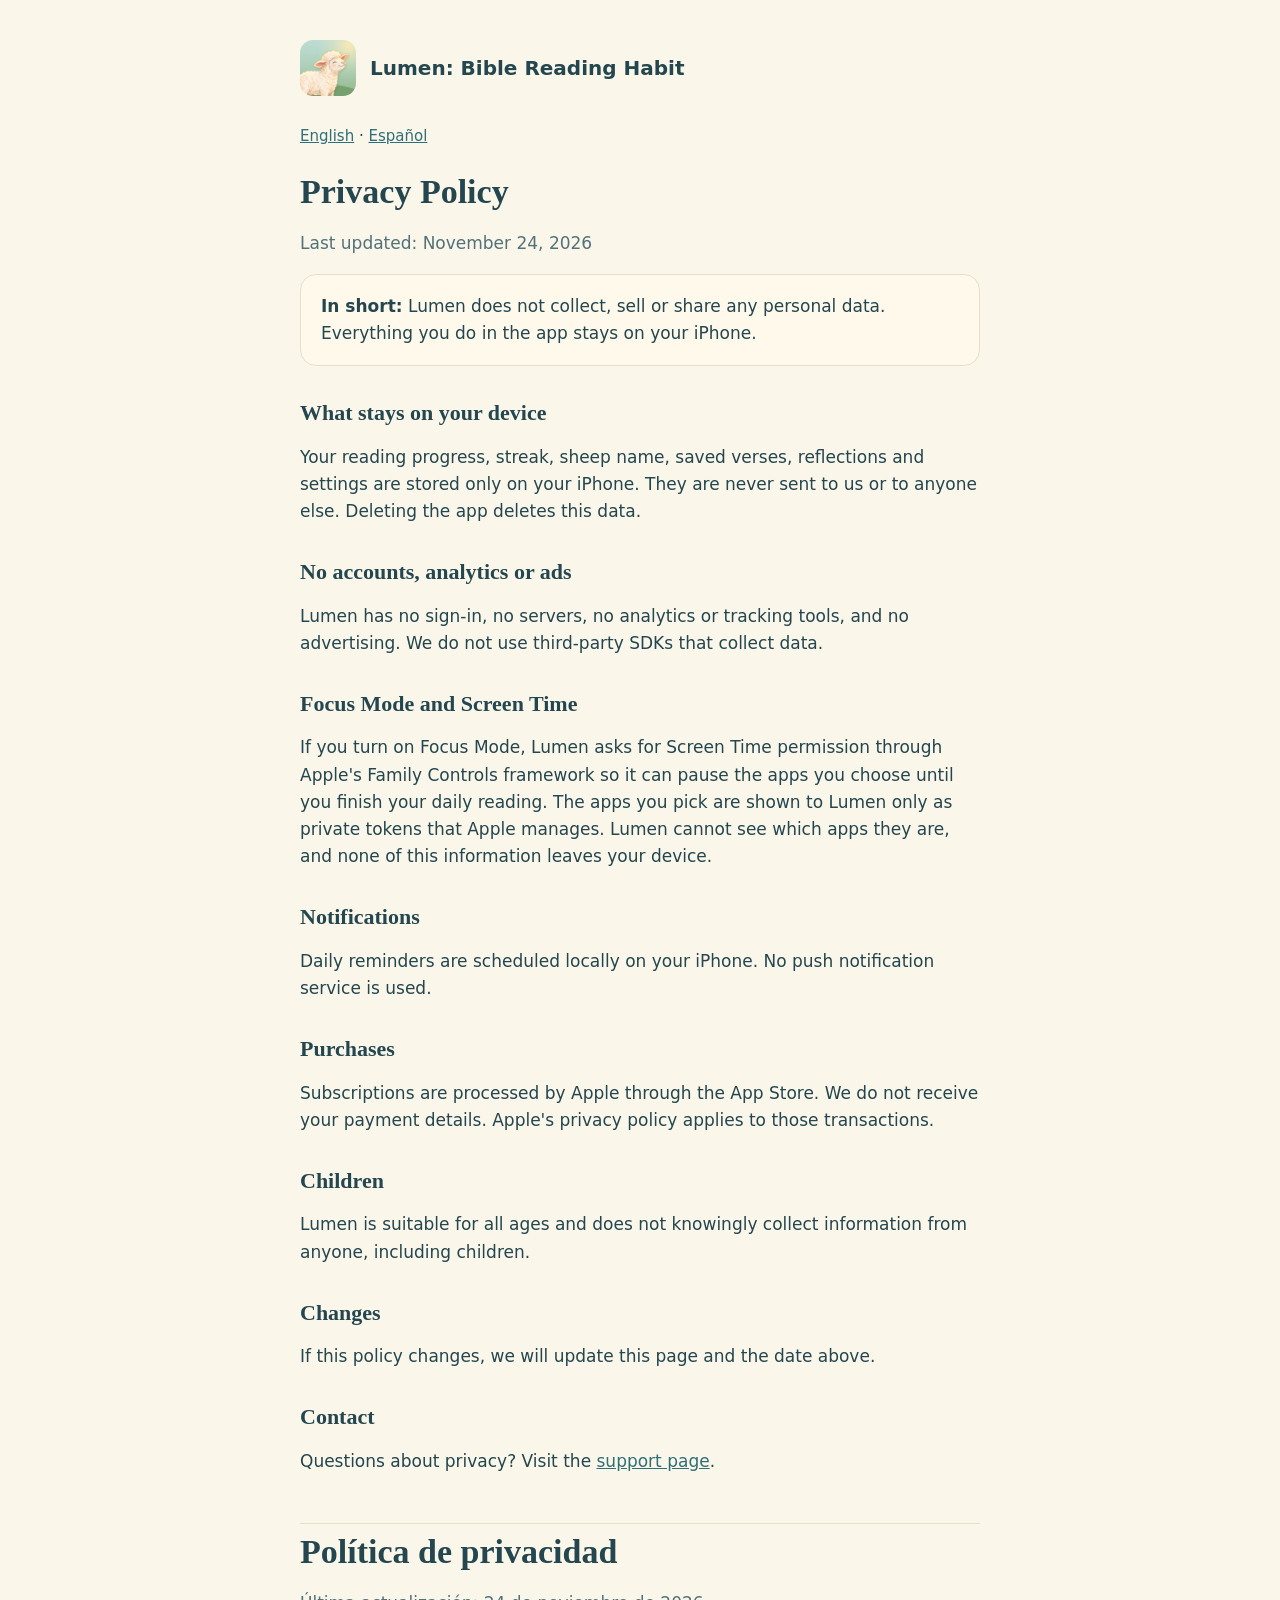
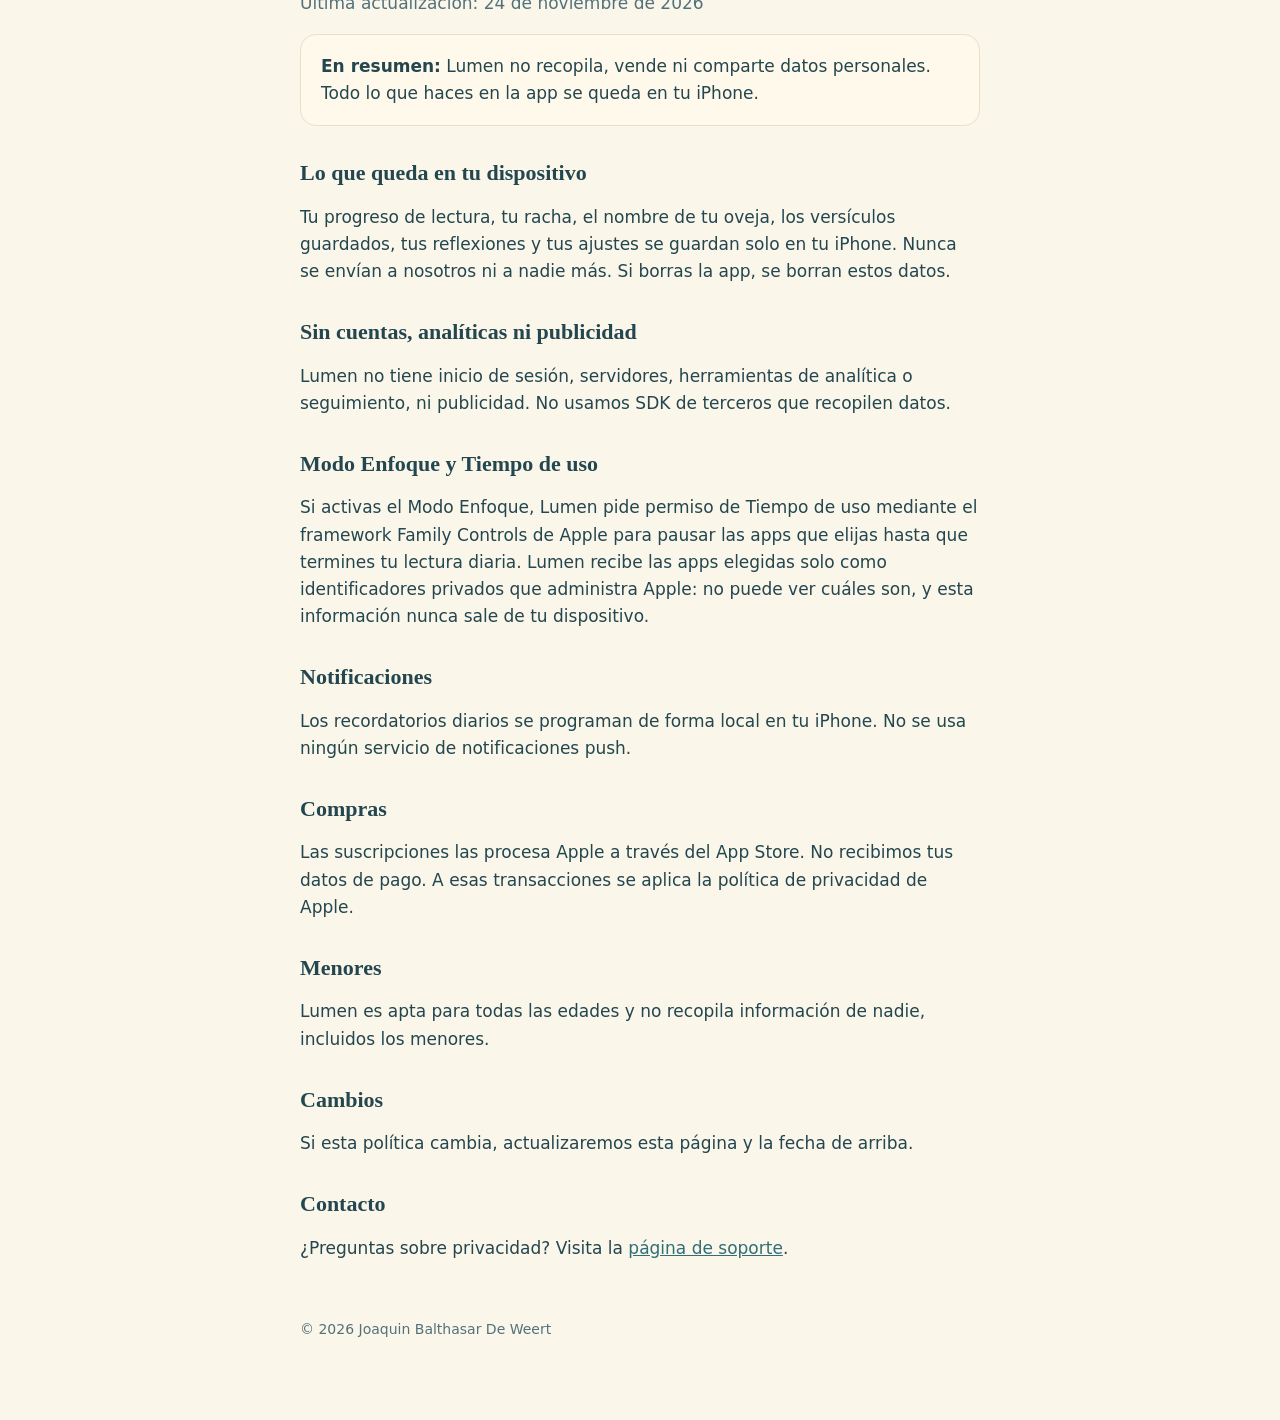
==== docs/privacy/index.html @ e7826f56 "Add app icon, App Store screenshots, and privacy and support pages - AppIcon: 1024 px painted sheep " ====
<!doctype html>
<html lang="en"><head><meta charset="utf-8"><meta name="viewport" content="width=device-width,initial-scale=1">
<title>Privacy Policy · Lumen</title><link rel="stylesheet" href="../assets/style.css"><link rel="icon" href="../assets/icon.png"></head>
<body><main>
<header><img src="../assets/icon.png" alt=""><a href="../">Lumen: Bible Reading Habit</a></header>
<nav class="lang"><a href="#en">English</a> · <a href="#es">Español</a></nav>

<section id="en" lang="en">
<h1>Privacy Policy</h1>
<p class="muted">Last updated: November 24, 2026</p>
<div class="card"><strong>In short:</strong> Lumen does not collect, sell or share any personal data. Everything you do in the app stays on your iPhone.</div>

<h2>What stays on your device</h2>
<p>Your reading progress, streak, sheep name, saved verses, reflections and settings are stored only on your iPhone. They are never sent to us or to anyone else. Deleting the app deletes this data.</p>

<h2>No accounts, analytics or ads</h2>
<p>Lumen has no sign-in, no servers, no analytics or tracking tools, and no advertising. We do not use third-party SDKs that collect data.</p>

<h2>Focus Mode and Screen Time</h2>
<p>If you turn on Focus Mode, Lumen asks for Screen Time permission through Apple's Family Controls framework so it can pause the apps you choose until you finish your daily reading. The apps you pick are shown to Lumen only as private tokens that Apple manages. Lumen cannot see which apps they are, and none of this information leaves your device.</p>

<h2>Notifications</h2>
<p>Daily reminders are scheduled locally on your iPhone. No push notification service is used.</p>

<h2>Purchases</h2>
<p>Subscriptions are processed by Apple through the App Store. We do not receive your payment details. Apple's privacy policy applies to those transactions.</p>

<h2>Children</h2>
<p>Lumen is suitable for all ages and does not knowingly collect information from anyone, including children.</p>

<h2>Changes</h2>
<p>If this policy changes, we will update this page and the date above.</p>

<h2>Contact</h2>
<p>Questions about privacy? Visit the <a href="../support/">support page</a>.</p>
</section>

<section id="es" lang="es">
<h1>Política de privacidad</h1>
<p class="muted">Última actualización: 24 de noviembre de 2026</p>
<div class="card"><strong>En resumen:</strong> Lumen no recopila, vende ni comparte datos personales. Todo lo que haces en la app se queda en tu iPhone.</div>

<h2>Lo que queda en tu dispositivo</h2>
<p>Tu progreso de lectura, tu racha, el nombre de tu oveja, los versículos guardados, tus reflexiones y tus ajustes se guardan solo en tu iPhone. Nunca se envían a nosotros ni a nadie más. Si borras la app, se borran estos datos.</p>

<h2>Sin cuentas, analíticas ni publicidad</h2>
<p>Lumen no tiene inicio de sesión, servidores, herramientas de analítica o seguimiento, ni publicidad. No usamos SDK de terceros que recopilen datos.</p>

<h2>Modo Enfoque y Tiempo de uso</h2>
<p>Si activas el Modo Enfoque, Lumen pide permiso de Tiempo de uso mediante el framework Family Controls de Apple para pausar las apps que elijas hasta que termines tu lectura diaria. Lumen recibe las apps elegidas solo como identificadores privados que administra Apple: no puede ver cuáles son, y esta información nunca sale de tu dispositivo.</p>

<h2>Notificaciones</h2>
<p>Los recordatorios diarios se programan de forma local en tu iPhone. No se usa ningún servicio de notificaciones push.</p>

<h2>Compras</h2>
<p>Las suscripciones las procesa Apple a través del App Store. No recibimos tus datos de pago. A esas transacciones se aplica la política de privacidad de Apple.</p>

<h2>Menores</h2>
<p>Lumen es apta para todas las edades y no recopila información de nadie, incluidos los menores.</p>

<h2>Cambios</h2>
<p>Si esta política cambia, actualizaremos esta página y la fecha de arriba.</p>

<h2>Contacto</h2>
<p>¿Preguntas sobre privacidad? Visita la <a href="../support/">página de soporte</a>.</p>
</section>
<footer class="muted">© 2026 Joaquin Balthasar De Weert</footer>
</main></body></html>
---- docs/assets/style.css ----
:root{--ivory:#FBF6EA;--paper:#FFF9EC;--petrol:#23464F;--soft:#52727A;--gold:#E5B95C;--sage:#B7CDAA;--line:#E9DFC8}
*{box-sizing:border-box}
body{margin:0;background:var(--ivory);color:var(--petrol);font:17px/1.6 -apple-system,BlinkMacSystemFont,"Segoe UI",system-ui,sans-serif}
main{max-width:720px;margin:0 auto;padding:40px 20px 80px}
header{display:flex;align-items:center;gap:14px;margin-bottom:28px}
header img{width:56px;height:56px;border-radius:13px}
header a{color:inherit;text-decoration:none;font-weight:700;font-size:20px}
h1,h2{font-family:"New York",Georgia,serif;line-height:1.2}
h1{font-size:34px;margin:0 0 6px}
h2{font-size:22px;margin:34px 0 8px}
.muted{color:var(--soft)}
a{color:#2f6f78}
nav.lang{margin:8px 0 24px;font-size:15px}
section+section{border-top:1px solid var(--line);margin-top:48px;padding-top:8px}
.card{background:var(--paper);border:1px solid var(--line);border-radius:16px;padding:18px 20px;margin:16px 0}
ul{padding-left:22px}
footer{margin-top:56px;font-size:14px}
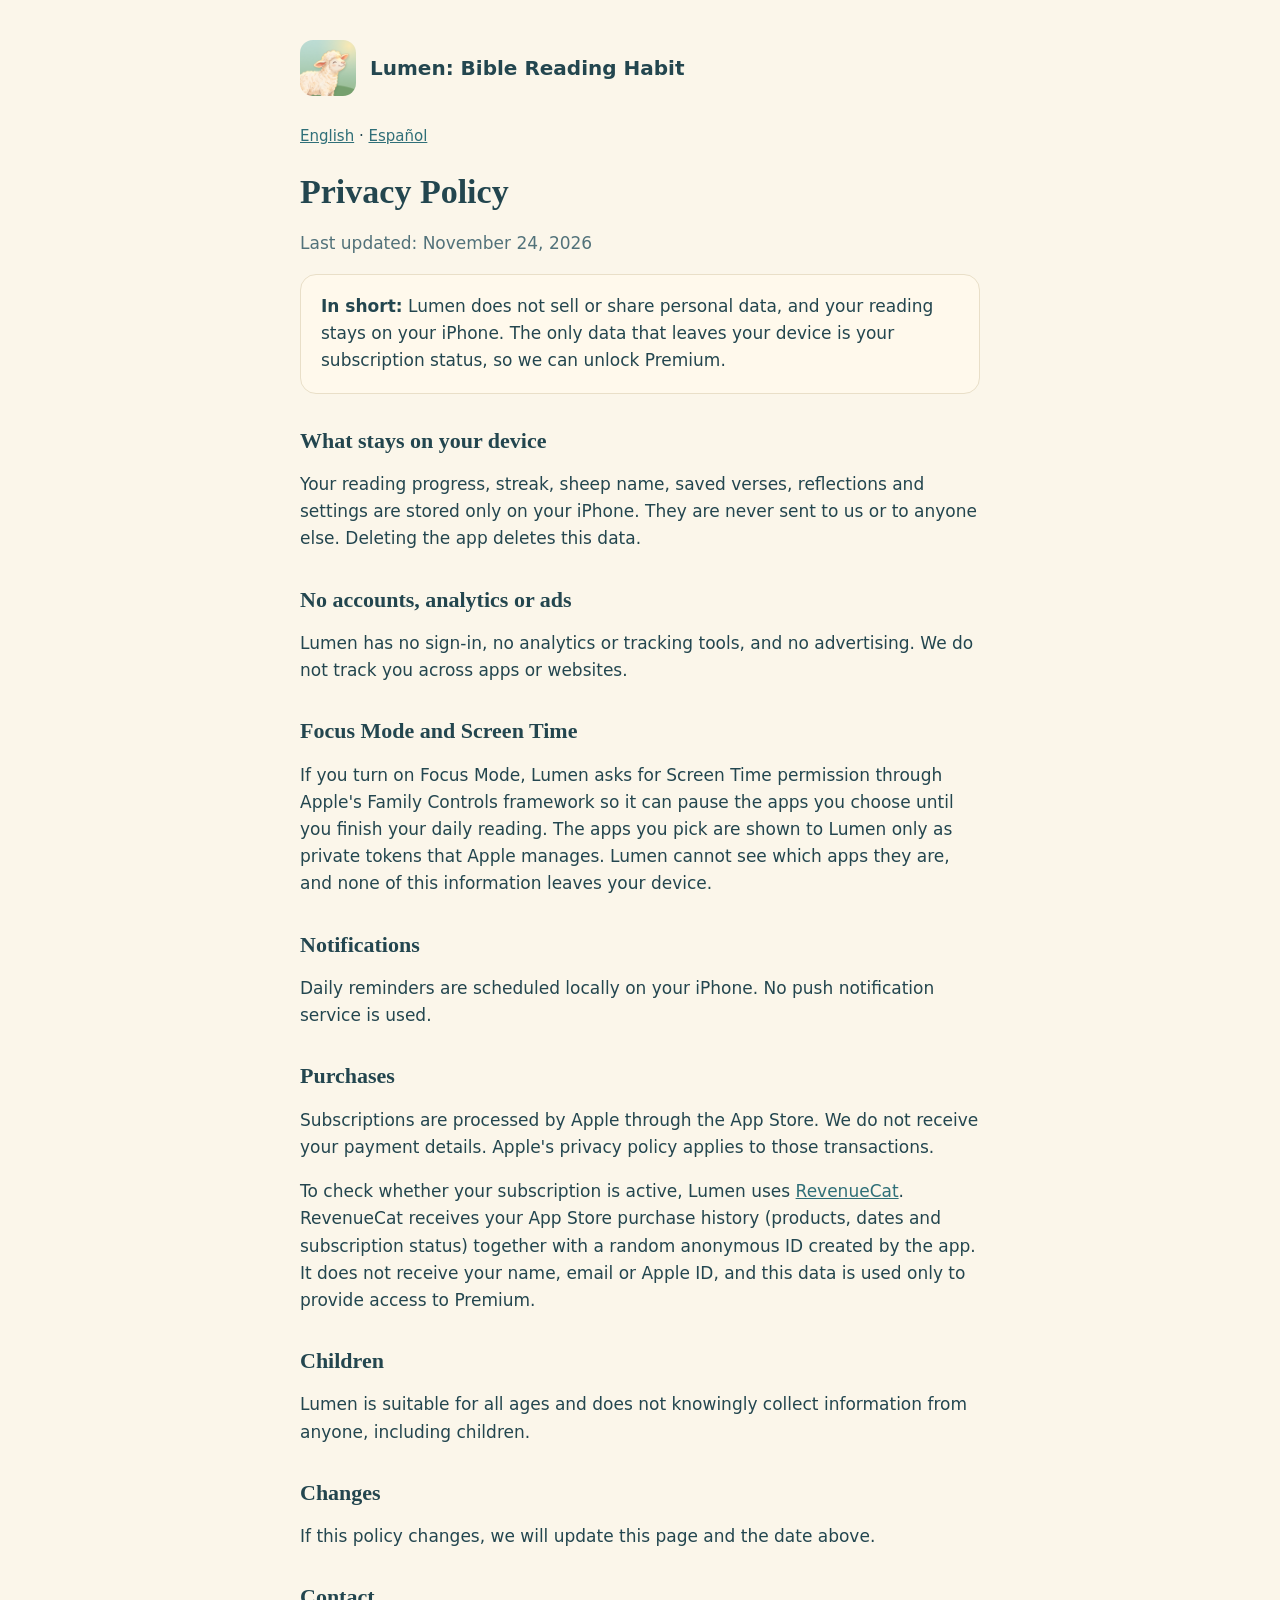
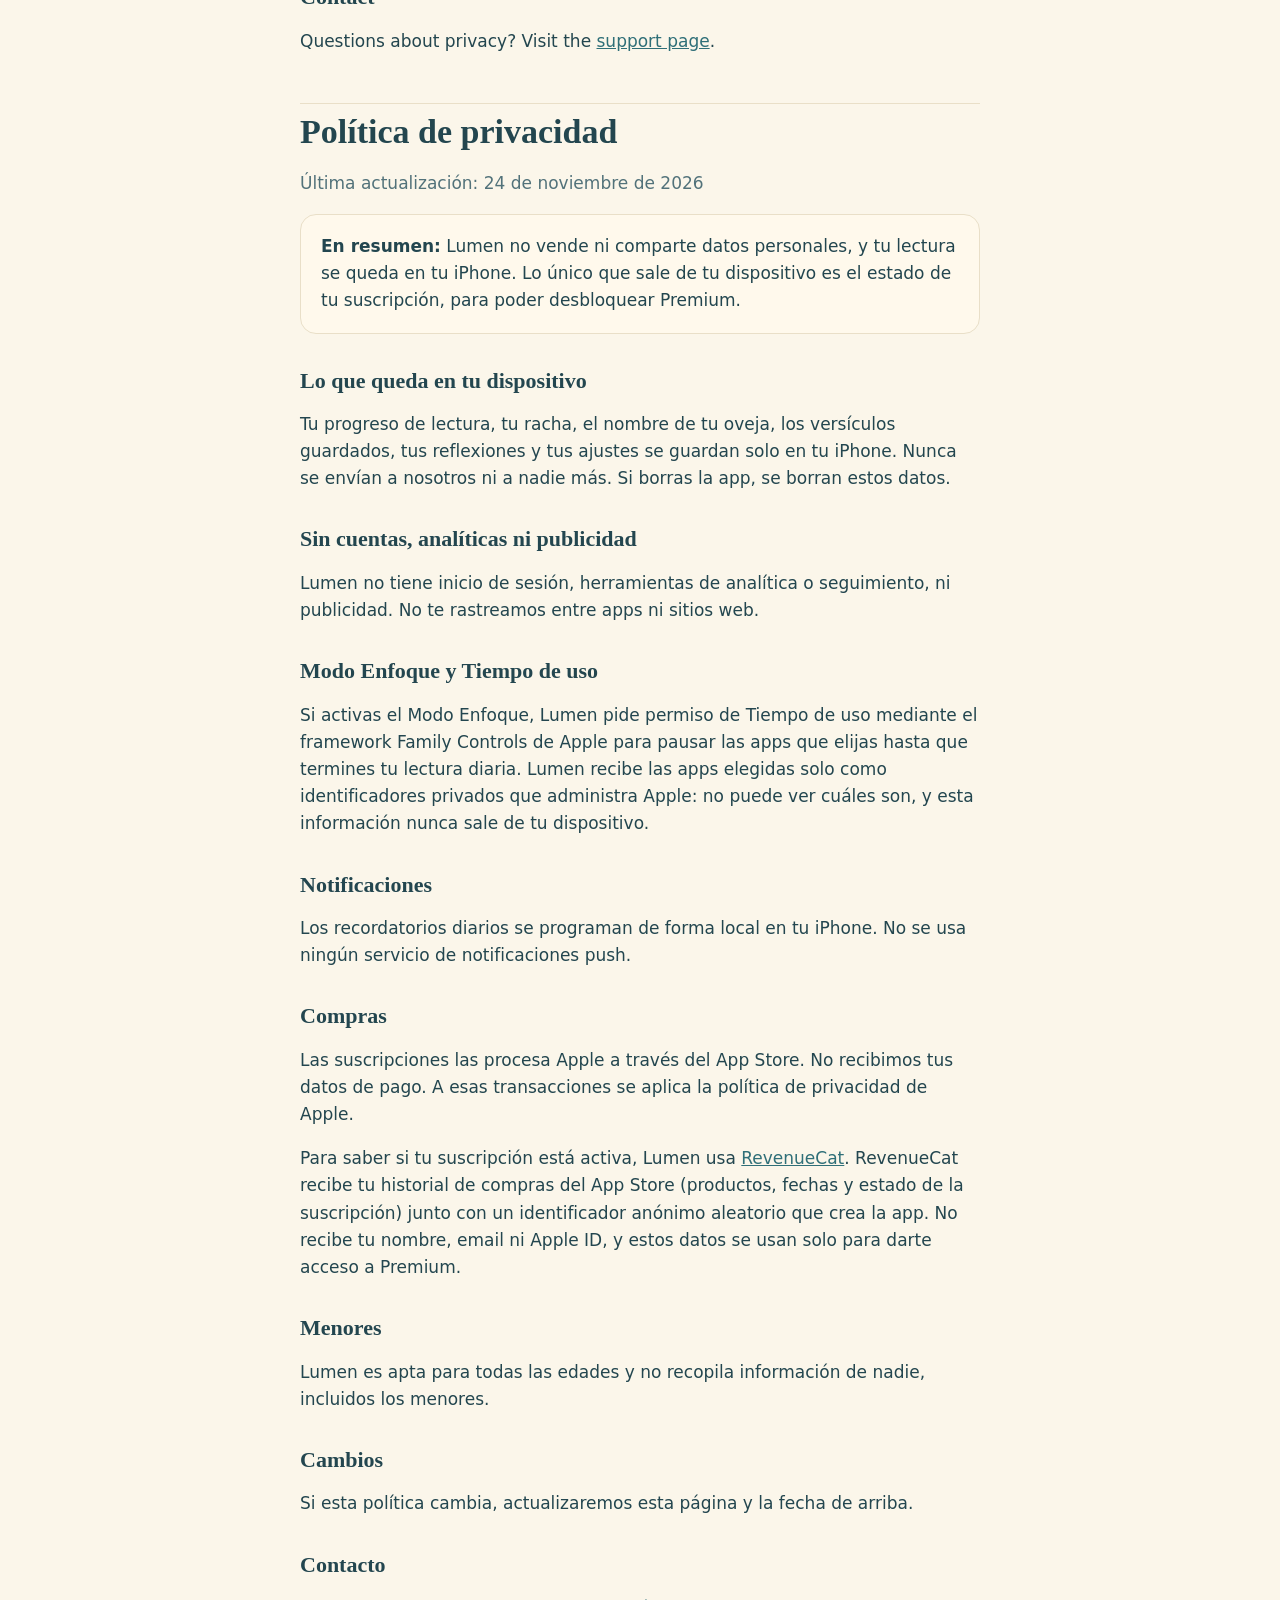
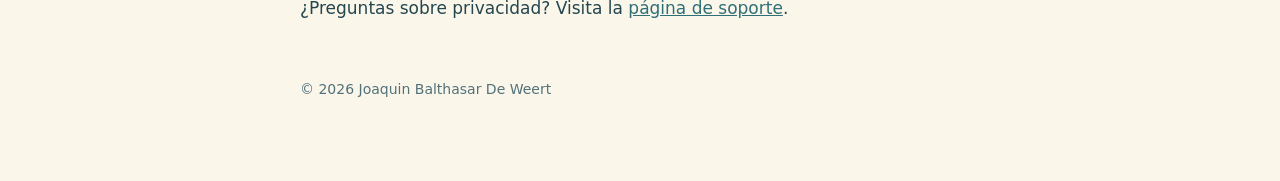
==== commit dec47341: "Privacy policy: disclose RevenueCat subscription status check Co-Authored-By: Claude Opus 5.5 <norep" ====
--- a/docs/privacy/index.html
+++ b/docs/privacy/index.html
@@ -8,13 +8,13 @@
 <section id="en" lang="en">
 <h1>Privacy Policy</h1>
 <p class="muted">Last updated: November 24, 2026</p>
-<div class="card"><strong>In short:</strong> Lumen does not collect, sell or share any personal data. Everything you do in the app stays on your iPhone.</div>
+<div class="card"><strong>In short:</strong> Lumen does not sell or share personal data, and your reading stays on your iPhone. The only data that leaves your device is your subscription status, so we can unlock Premium.</div>
 
 <h2>What stays on your device</h2>
 <p>Your reading progress, streak, sheep name, saved verses, reflections and settings are stored only on your iPhone. They are never sent to us or to anyone else. Deleting the app deletes this data.</p>
 
 <h2>No accounts, analytics or ads</h2>
-<p>Lumen has no sign-in, no servers, no analytics or tracking tools, and no advertising. We do not use third-party SDKs that collect data.</p>
+<p>Lumen has no sign-in, no analytics or tracking tools, and no advertising. We do not track you across apps or websites.</p>
 
 <h2>Focus Mode and Screen Time</h2>
 <p>If you turn on Focus Mode, Lumen asks for Screen Time permission through Apple's Family Controls framework so it can pause the apps you choose until you finish your daily reading. The apps you pick are shown to Lumen only as private tokens that Apple manages. Lumen cannot see which apps they are, and none of this information leaves your device.</p>
@@ -24,6 +24,7 @@
 
 <h2>Purchases</h2>
 <p>Subscriptions are processed by Apple through the App Store. We do not receive your payment details. Apple's privacy policy applies to those transactions.</p>
+<p>To check whether your subscription is active, Lumen uses <a href="https://www.revenuecat.com/privacy">RevenueCat</a>. RevenueCat receives your App Store purchase history (products, dates and subscription status) together with a random anonymous ID created by the app. It does not receive your name, email or Apple ID, and this data is used only to provide access to Premium.</p>
 
 <h2>Children</h2>
 <p>Lumen is suitable for all ages and does not knowingly collect information from anyone, including children.</p>
@@ -38,13 +39,13 @@
 <section id="es" lang="es">
 <h1>Política de privacidad</h1>
 <p class="muted">Última actualización: 24 de noviembre de 2026</p>
-<div class="card"><strong>En resumen:</strong> Lumen no recopila, vende ni comparte datos personales. Todo lo que haces en la app se queda en tu iPhone.</div>
+<div class="card"><strong>En resumen:</strong> Lumen no vende ni comparte datos personales, y tu lectura se queda en tu iPhone. Lo único que sale de tu dispositivo es el estado de tu suscripción, para poder desbloquear Premium.</div>
 
 <h2>Lo que queda en tu dispositivo</h2>
 <p>Tu progreso de lectura, tu racha, el nombre de tu oveja, los versículos guardados, tus reflexiones y tus ajustes se guardan solo en tu iPhone. Nunca se envían a nosotros ni a nadie más. Si borras la app, se borran estos datos.</p>
 
 <h2>Sin cuentas, analíticas ni publicidad</h2>
-<p>Lumen no tiene inicio de sesión, servidores, herramientas de analítica o seguimiento, ni publicidad. No usamos SDK de terceros que recopilen datos.</p>
+<p>Lumen no tiene inicio de sesión, herramientas de analítica o seguimiento, ni publicidad. No te rastreamos entre apps ni sitios web.</p>
 
 <h2>Modo Enfoque y Tiempo de uso</h2>
 <p>Si activas el Modo Enfoque, Lumen pide permiso de Tiempo de uso mediante el framework Family Controls de Apple para pausar las apps que elijas hasta que termines tu lectura diaria. Lumen recibe las apps elegidas solo como identificadores privados que administra Apple: no puede ver cuáles son, y esta información nunca sale de tu dispositivo.</p>
@@ -54,6 +55,7 @@
 
 <h2>Compras</h2>
 <p>Las suscripciones las procesa Apple a través del App Store. No recibimos tus datos de pago. A esas transacciones se aplica la política de privacidad de Apple.</p>
+<p>Para saber si tu suscripción está activa, Lumen usa <a href="https://www.revenuecat.com/privacy">RevenueCat</a>. RevenueCat recibe tu historial de compras del App Store (productos, fechas y estado de la suscripción) junto con un identificador anónimo aleatorio que crea la app. No recibe tu nombre, email ni Apple ID, y estos datos se usan solo para darte acceso a Premium.</p>
 
 <h2>Menores</h2>
 <p>Lumen es apta para todas las edades y no recopila información de nadie, incluidos los menores.</p>
